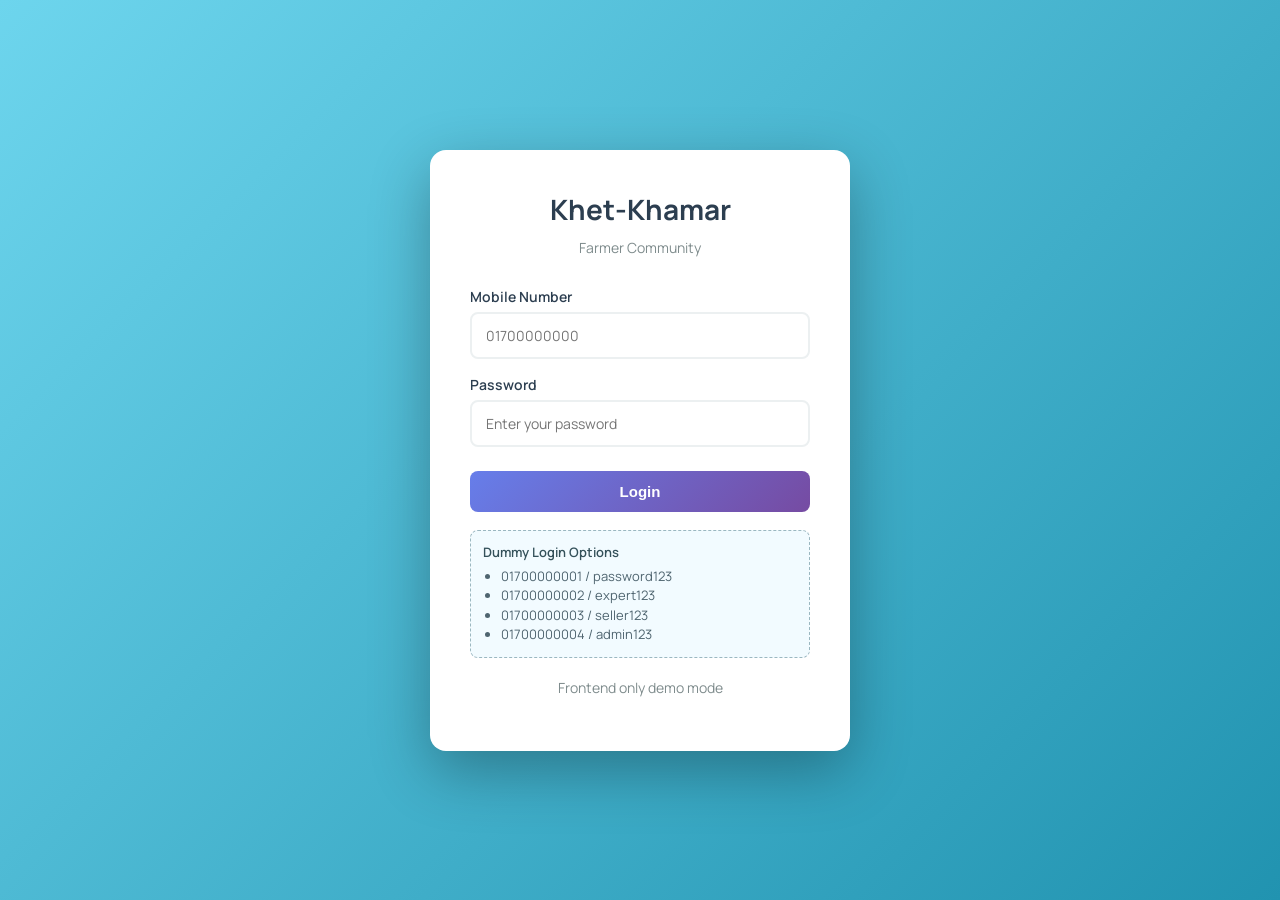
==== index.html @ 5a0ed9c0 "Add frontend-only login and feed UI prototype" ====
<!DOCTYPE html>
<html lang="en">
<head>
  <meta charset="UTF-8" />
  <meta name="viewport" content="width=device-width, initial-scale=1.0" />
  <title>Khet-Khamar Feed</title>
  <link rel="preconnect" href="https://fonts.googleapis.com" />
  <link rel="preconnect" href="https://fonts.gstatic.com" crossorigin />
  <link
    href="https://fonts.googleapis.com/css2?family=Hind+Siliguri:wght@400;500;600;700&family=Manrope:wght@500;600;700;800&display=swap"
    rel="stylesheet"
  />
  <link
    rel="stylesheet"
    href="https://cdnjs.cloudflare.com/ajax/libs/font-awesome/6.5.2/css/all.min.css"
  />
  <link rel="stylesheet" href="style.css" />
</head>
<body data-lang="en">
  <header class="top-header">
    <div class="logo-block">
      <p class="logo-kicker" data-i18n="appTagline">Farmer Community</p>
      <h1 class="logo-title">Khet-Khamar</h1>
    </div>
    <div class="header-actions">
      <div id="authLinks" class="auth-links">
        <a href="login.html" id="loginLink" class="auth-btn" data-i18n="login" style="display: none;">Login</a>
        <a href="signup.html" id="signupLink" class="auth-btn" data-i18n="signup" style="display: none;">Sign Up</a>
        <button id="logoutBtn" class="auth-btn logout" data-i18n="logout" style="display: none;"></button>
      </div>
    </div>
  </header>

  <main class="main-content">
    <!-- Guest Login Prompt -->
    <div id="guestModePrompt" class="guest-mode-banner" style="display: none;">
      <p data-i18n="guestModeMsg">You're browsing as a guest. <a href="login.html" data-i18n="loginToReact">Login to post and react</a></p>
    </div>

    <!-- Post Creation Section (Hidden for guests) -->
    <section id="createPostCard" class="create-post-card" aria-label="Create post section">
      <div class="create-post-top">
        <div class="avatar avatar-owner">AK</div>
        <label class="post-input-wrap" for="postText">
          <textarea
            id="postText"
            rows="2"
            placeholder="Share your farming update..."
            data-i18n-placeholder="sharePlaceholder"
          ></textarea>
        </label>
      </div>
      <div id="postImagePreviewWrap" class="composer-image-preview" hidden>
        <img id="postImagePreview" class="composer-image-preview-img" alt="Selected image preview" />
        <button id="removePostImage" class="composer-image-remove" type="button">Remove image</button>
      </div>
      <div class="create-post-actions">
        <label for="postPhoto" class="camera-upload" data-i18n="addPhoto">
          <i class="fa-solid fa-camera"></i>
          Add Photo
        </label>
        <input id="postPhoto" type="file" accept="image/*" hidden />
        <button class="post-btn" type="button" data-i18n="postBtn">Post</button>
      </div>
    </section>

    <!-- Social Feed -->
    <section class="feed-list" aria-label="Social feed"></section>
  </main>

  <nav class="bottom-nav" aria-label="Bottom navigation">
    <a class="nav-item active" href="index.html" aria-label="Home">
      <i class="fa-solid fa-house"></i>
      <span data-i18n="home">Home</span>
    </a>
    <a class="nav-item disabled-nav" href="#" aria-label="Marketplace" data-disabled-nav="true">
      <i class="fa-solid fa-store"></i>
      <span data-i18n="marketplace">Market</span>
    </a>
    <a class="nav-item nav-post" href="index.html?compose=1" aria-label="Create post">
      <i class="fa-solid fa-plus"></i>
    </a>
    <a class="nav-item disabled-nav" href="#" aria-label="News" data-disabled-nav="true">
      <i class="fa-solid fa-newspaper"></i>
      <span data-i18n="news">News</span>
    </a>
    <a class="nav-item disabled-nav" href="#" aria-label="Profile" data-disabled-nav="true">
      <i class="fa-solid fa-user"></i>
      <span data-i18n="profile">Profile</span>
    </a>
  </nav>

  <script src="script.js"></script>
</body>
</html>
---- style.css ----
:root {
  --primary-dark: #84b179;
  --primary-base: #a2cb8b;
  --primary-light: #c7eabb;
  --bg-light: #e8f5bd;
  --text-dark: #333333;
}

* {
  box-sizing: border-box;
}

body {
  margin: 0;
  min-height: 100vh;
  font-family: "Hind Siliguri", sans-serif;
  color: var(--text-dark);
  background:
    radial-gradient(circle at 20% -5%, rgba(162, 203, 139, 0.65), transparent 36%),
    radial-gradient(circle at 85% 10%, rgba(132, 177, 121, 0.45), transparent 30%),
    var(--bg-light);
}

.top-header {
  position: sticky;
  top: 0;
  z-index: 20;
  display: flex;
  align-items: center;
  justify-content: space-between;
  padding: 0.85rem 1rem;
  background: rgba(232, 245, 189, 0.95);
  backdrop-filter: blur(6px);
  border-bottom: 1px solid var(--primary-base);
}

.logo-kicker {
  margin: 0;
  font-size: 0.72rem;
  text-transform: uppercase;
  letter-spacing: 0.08em;
  color: var(--primary-dark);
  font-family: "Manrope", sans-serif;
  font-weight: 700;
}

.logo-title {
  margin: 0;
  font-size: 1.45rem;
  line-height: 1;
  font-family: "Manrope", sans-serif;
  font-weight: 800;
}

.lang-toggle {
  border: 1px solid var(--primary-dark);
  background: var(--primary-dark);
  color: #ffffff;
  font-weight: 700;
  padding: 0.48rem 0.8rem;
  border-radius: 999px;
}

.main-content {
  padding: 0.85rem 0.85rem 6.2rem;
  max-width: 780px;
  margin: 0 auto;
}

.create-post-card,
.post-card {
  background: #f8ffef;
  border: 1px solid var(--primary-base);
  border-radius: 1rem;
  box-shadow: 0 12px 26px rgba(96, 134, 74, 0.08);
}

.create-post-card {
  margin-bottom: 0.9rem;
  padding: 0.8rem;
}
.create-post-card.drag-active {
  border-color: var(--primary-dark);
  box-shadow: 0 0 0 2px rgba(132, 177, 121, 0.3), 0 12px 26px rgba(96, 134, 74, 0.12);
}

.post-card.drag-active {
  border-color: #d97a28;
  box-shadow: 0 0 0 2px rgba(217, 122, 40, 0.3), 0 12px 26px rgba(96, 134, 74, 0.12);
}

.create-post-top {
  display: grid;
  grid-template-columns: auto 1fr;
  gap: 0.6rem;
  align-items: start;
}

.avatar {
  width: 2.5rem;
  height: 2.5rem;
  border-radius: 50%;
  display: grid;
  place-items: center;
  color: #ffffff;
  font-family: "Manrope", sans-serif;
  font-size: 0.8rem;
  font-weight: 800;
}

.avatar-owner {
  background: linear-gradient(145deg, #7f9f5f, #84b179);
}

.avatar-a {
  background: linear-gradient(145deg, #6f935f, #84b179);
}

.avatar-b {
  background: linear-gradient(145deg, #89a86f, #a2cb8b);
}

.post-input-wrap textarea {
  width: 100%;
  border: 1px solid var(--primary-base);
  border-radius: 0.9rem;
  padding: 0.62rem 0.72rem;
  resize: none;
  font-size: 0.96rem;
  font-family: inherit;
  background: #ffffff;
  color: var(--text-dark);
}

.post-input-wrap textarea:focus {
  outline: 2px solid var(--primary-dark);
  border-color: var(--primary-dark);
}

.create-post-actions {
  margin-top: 0.66rem;
  display: flex;
  justify-content: space-between;
  gap: 0.7rem;
}

.composer-image-preview {
  margin-top: 0.65rem;
  border: 1px solid var(--primary-base);
  border-radius: 0.9rem;
  background: #ffffff;
  padding: 0.6rem;
}

.composer-image-preview-img {
  width: 100%;
  max-height: 280px;
  object-fit: contain;
  border-radius: 0.6rem;
  display: block;
  background: #eef6e8;
}

.composer-image-remove {
  margin-top: 0.52rem;
  border: 1px solid #c23b2a;
  background: #ffffff;
  color: #c23b2a;
  border-radius: 0.6rem;
  padding: 0.4rem 0.65rem;
  font-size: 0.82rem;
  font-weight: 700;
  cursor: pointer;
}

.camera-upload,
.post-btn {
  border-radius: 0.8rem;
  border: 1px solid var(--primary-base);
  padding: 0.52rem 0.85rem;
  font-size: 0.9rem;
  font-weight: 700;
}

.camera-upload {
  background: var(--primary-light);
  color: var(--text-dark);
  display: inline-flex;
  align-items: center;
  gap: 0.45rem;
}

.post-btn {
  margin-left: auto;
  min-width: 5.2rem;
  border-color: var(--primary-dark);
  background: var(--primary-dark);
  color: #ffffff;
}

.feed-list {
  display: grid;
  gap: 0.9rem;
}

.post-card {
  padding: 0.82rem;
}

.post-head {
  display: flex;
  align-items: center;
  gap: 0.65rem;
}

.post-user-meta {
  min-width: 0;
}

.post-user {
  margin: 0;
  font-family: "Manrope", sans-serif;
  font-size: 0.96rem;
  font-weight: 800;
}

.post-time {
  margin: 0.15rem 0 0;
  font-size: 0.8rem;
  color: rgba(51, 51, 51, 0.75);
}

.expert-share-tag {
  display: inline-flex;
  margin-left: 0.45rem;
  padding: 0.08rem 0.45rem;
  border-radius: 999px;
  background: #f4ab3d;
  color: #4f2b00;
  font-size: 0.68rem;
  font-weight: 800;
  vertical-align: middle;
}

.post-text {
  margin: 0.76rem 0;
  font-size: 0.95rem;
  line-height: 1.4;
}

.post-photo {
  display: grid;
  place-items: center;
  width: 100%;
  aspect-ratio: 16 / 9;
  border-radius: 0.8rem;
  border: 1px dashed #7d9a61;
  background:
    linear-gradient(125deg, rgba(162, 203, 139, 0.54), rgba(199, 234, 187, 0.45)),
    repeating-linear-gradient(
      45deg,
      rgba(255, 255, 255, 0.2) 0,
      rgba(255, 255, 255, 0.2) 10px,
      rgba(255, 255, 255, 0.08) 10px,
      rgba(255, 255, 255, 0.08) 20px
    );
  color: rgba(51, 51, 51, 0.72);
  font-weight: 700;
  overflow: hidden;
}

.post-photo-img {
  width: 100%;
  height: auto;
  max-height: 520px;
  object-fit: contain;
  display: block;
}

.post-photo-has-image {
  aspect-ratio: auto;
  min-height: 120px;
  background: #eef6e8;
  border-style: solid;
}

.post-actions {
  margin-top: 0.8rem;
  display: grid;
  grid-template-columns: repeat(3, minmax(0, 1fr));
  gap: 0.4rem;
}

.post-actions button {
  border: 1px solid var(--primary-light);
  background: #ffffff;
  border-radius: 0.7rem;
  padding: 0.48rem 0.35rem;
  font-size: 0.82rem;
  color: var(--text-dark);
  display: inline-flex;
  justify-content: center;
  align-items: center;
  gap: 0.34rem;
}
.post-actions button.liked {
  border-color: #d97a28;
  background: #fff6ed;
  color: #c75d02;
}

.bottom-nav {
  position: fixed;
  bottom: 0;
  left: 0;
  width: 100%;
  z-index: 30;
  display: grid;
  grid-template-columns: repeat(5, 1fr);
  align-items: end;
  padding: 0.3rem 0.25rem 0.4rem;
  background: rgba(248, 255, 239, 0.98);
  border-top: 1px solid var(--primary-base);
  backdrop-filter: blur(8px);
}

.nav-item {
  text-decoration: none;
  color: rgba(51, 51, 51, 0.8);
  font-size: 0.72rem;
  font-weight: 600;
  display: flex;
  flex-direction: column;
  align-items: center;
  gap: 0.24rem;
}

.nav-item i {
  font-size: 1.1rem;
}

.nav-item.active {
  color: var(--primary-dark);
}

.nav-item.disabled-nav {
  opacity: 0.48;
  cursor: not-allowed;
}

.nav-post {
  width: 2.95rem;
  height: 2.95rem;
  margin: 0 auto;
  border-radius: 50%;
  justify-content: center;
  color: #ffffff;
  background: linear-gradient(145deg, #6e9d5a, #84b179);
  border: 3px solid #f8ffef;
  transform: translateY(-0.7rem);
  box-shadow: 0 12px 20px rgba(76, 117, 57, 0.25);
}

.nav-post i {
  font-size: 1.05rem;
}

@media (min-width: 720px) {
  .main-content {
    padding-top: 1rem;
    padding-left: 1.2rem;
    padding-right: 1.2rem;
  }

  .logo-title {
    font-size: 1.6rem;
  }

  .feed-list {
    gap: 1rem;
  }
}

.marketplace-main {
  display: grid;
  gap: 0.95rem;
}

.market-filter {
  display: grid;
  gap: 0.65rem;
  background: #f8ffef;
  border: 1px solid var(--primary-base);
  border-radius: 1rem;
  padding: 0.75rem;
  box-shadow: 0 12px 26px rgba(96, 134, 74, 0.08);
}

.market-filter-item {
  display: grid;
  gap: 0.35rem;
}

.market-filter-item label {
  font-size: 0.82rem;
  font-weight: 700;
  color: var(--text-dark);
}

.market-filter-item input,
.market-filter-item select {
  width: 100%;
  border: 1px solid var(--primary-base);
  border-radius: 0.78rem;
  background: #ffffff;
  color: var(--text-dark);
  min-height: 2.5rem;
  padding: 0.52rem 0.72rem;
  font-family: inherit;
}

.search-field {
  grid-template-columns: auto 1fr;
  align-items: center;
  column-gap: 0.5rem;
}

.search-field i {
  color: var(--primary-dark);
  font-size: 0.95rem;
  padding-left: 0.2rem;
}

.search-field input {
  min-height: 2.35rem;
}

.market-grid {
  display: grid;
  grid-template-columns: 1fr;
  gap: 0.9rem;
}

.market-card {
  background: #f8ffef;
  border: 1px solid var(--primary-base);
  border-radius: 1rem;
  overflow: hidden;
  box-shadow: 0 12px 26px rgba(96, 134, 74, 0.08);
}

.market-image {
  background: var(--primary-light);
  min-height: 8.5rem;
  display: grid;
  place-items: center;
  gap: 0.35rem;
  color: rgba(51, 51, 51, 0.8);
  font-weight: 700;
}

.market-image i {
  font-size: 1.4rem;
  color: var(--primary-dark);
}

.market-body {
  padding: 0.78rem;
}

.market-title {
  margin: 0;
  font-family: "Manrope", sans-serif;
  font-size: 1rem;
  font-weight: 800;
}

.market-price {
  margin: 0.45rem 0 0;
  font-size: 1rem;
  font-weight: 800;
}

.market-seller {
  margin: 0.45rem 0 0;
  font-size: 0.88rem;
  display: flex;
  align-items: center;
  gap: 0.4rem;
  flex-wrap: wrap;
}

.verified-badge {
  font-size: 0.72rem;
  font-weight: 700;
  color: #ffffff;
  background: #5e8f54;
  border-radius: 999px;
  padding: 0.18rem 0.45rem;
  display: inline-flex;
  align-items: center;
  gap: 0.25rem;
}

.market-rating {
  margin-top: 0.5rem;
  color: #d8aa2c;
  display: inline-flex;
  gap: 0.12rem;
}

.call-seller-btn {
  margin-top: 0.72rem;
  width: 100%;
  border: 1px solid var(--primary-dark);
  background: var(--primary-dark);
  color: #ffffff;
  border-radius: 0.78rem;
  padding: 0.62rem 0.7rem;
  font-size: 0.9rem;
  font-weight: 700;
}

@media (min-width: 720px) {
  .market-filter {
    grid-template-columns: 1.5fr 1fr 1fr;
    align-items: end;
  }

  .market-grid {
    grid-template-columns: repeat(2, minmax(0, 1fr));
  }
}

@media (min-width: 1100px) {
  .market-grid {
    grid-template-columns: repeat(3, minmax(0, 1fr));
  }
}

/* ============================================ */
/* GUEST MODE & AUTHENTICATION UI */
/* ============================================ */

.header-actions {
  display: flex;
  align-items: center;
  gap: 0.85rem;
}

.auth-links {
  display: flex;
  gap: 0.5rem;
  align-items: center;
}

.auth-btn {
  background: var(--primary-dark);
  color: white;
  border: none;
  padding: 0.5rem 1rem;
  border-radius: 6px;
  font-size: 0.9rem;
  font-weight: 600;
  cursor: pointer;
  text-decoration: none;
  display: inline-block;
  transition: background 0.2s;
}

.auth-btn:hover {
  background: #7fa56f;
  text-decoration: none;
}

.auth-btn.logout {
  background: #c23b2a;
}

.auth-btn.logout:hover {
  background: #a33222;
}

.guest-mode-banner {
  background: linear-gradient(135deg, #fff3cd 0%, #ffeaa7 100%);
  border: 1px solid #ffc107;
  border-radius: 8px;
  padding: 1rem;
  margin-bottom: 1rem;
  text-align: center;
  font-size: 0.95rem;
  color: #856404;
}

.guest-mode-banner a {
  color: #004085;
  font-weight: 700;
  text-decoration: none;
  margin-left: 0.3rem;
}

.guest-mode-banner a:hover {
  text-decoration: underline;
}

/* ============================================ */
/* AGRICULTURAL NEWS SECTION */
/* ============================================ */

.news-section {
  margin-bottom: 1.2rem;
}

.section-header {
  display: flex;
  justify-content: space-between;
  align-items: center;
  margin-bottom: 0.8rem;
  padding: 0 0.2rem;
}

.section-header h2 {
  margin: 0;
  font-size: 1.3rem;
  font-family: "Manrope", sans-serif;
  font-weight: 700;
  color: var(--primary-dark);
}

.see-all {
  color: var(--primary-dark);
  text-decoration: none;
  font-size: 0.9rem;
  font-weight: 600;
  transition: color 0.2s;
}

.see-all:hover {
  color: #7fa56f;
  text-decoration: underline;
}

.news-list {
  display: grid;
  gap: 0.8rem;
  margin-bottom: 1.2rem;
}

.news-card {
  background: linear-gradient(135deg, #f0f9e8 0%, #fafef2 100%);
  border: 1px solid var(--primary-light);
  border-radius: 1rem;
  padding: 1rem;
  box-shadow: 0 8px 18px rgba(96, 134, 74, 0.06);
  transition: transform 0.2s, box-shadow 0.2s;
  cursor: pointer;
  text-decoration: none;
  color: inherit;
}

.news-card:hover {
  transform: translateY(-2px);
  box-shadow: 0 12px 26px rgba(96, 134, 74, 0.12);
}

.news-header {
  display: flex;
  align-items: start;
  gap: 0.8rem;
  margin-bottom: 0.6rem;
}

.news-icon {
  font-size: 1.5rem;
  color: var(--primary-dark);
  flex-shrink: 0;
  width: 2rem;
  text-align: center;
}

.news-meta {
  flex: 1;
}

.news-category {
  display: inline-block;
  background: var(--primary-dark);
  color: white;
  padding: 0.2rem 0.6rem;
  border-radius: 999px;
  font-size: 0.75rem;
  font-weight: 700;
  margin-bottom: 0.3rem;
}

.news-title {
  margin: 0;
  font-size: 1rem;
  font-weight: 700;
  color: var(--text-dark);
  font-family: "Manrope", sans-serif;
}

.news-excerpt {
  margin: 0.5rem 0 0;
  font-size: 0.9rem;
  color: rgba(51, 51, 51, 0.8);
  line-height: 1.4;
}

.news-date {
  margin-top: 0.6rem;
  font-size: 0.8rem;
  color: rgba(51, 51, 51, 0.6);
}

.post-profile-link {
  color: inherit;
  text-decoration: none;
}

.post-profile-link:hover {
  text-decoration: underline;
}

.post-news-share {
  border: 1px solid var(--primary-base);
  border-radius: 0.8rem;
  background: #ffffff;
  padding: 0.7rem;
}

.post-news-share h3 {
  margin: 0;
  font-size: 1rem;
  font-family: "Manrope", sans-serif;
}

.post-news-meta {
  margin: 0.4rem 0 0;
  font-size: 0.78rem;
  color: rgba(51, 51, 51, 0.72);
}

.post-news-link {
  margin-top: 0.45rem;
  display: inline-block;
  color: var(--primary-dark);
  font-weight: 700;
  text-decoration: none;
}

.profile-main {
  display: grid;
  gap: 0.95rem;
}

.profile-card,
.profile-panel {
  background: #f8ffef;
  border: 1px solid var(--primary-base);
  border-radius: 1rem;
  box-shadow: 0 12px 26px rgba(96, 134, 74, 0.08);
  padding: 0.9rem;
}

.profile-card-top {
  display: flex;
  gap: 0.7rem;
  align-items: center;
}

.profile-name {
  margin: 0;
  font-size: 1.2rem;
  font-family: "Manrope", sans-serif;
}

.profile-role {
  margin: 0.2rem 0 0;
  color: rgba(51, 51, 51, 0.72);
  font-size: 0.9rem;
}

.profile-bio {
  margin: 0.7rem 0 0;
  font-size: 0.92rem;
}

.profile-stats {
  display: grid;
  grid-template-columns: repeat(4, minmax(0, 1fr));
  gap: 0.5rem;
  margin-top: 0.8rem;
}

.profile-stat {
  border: 1px solid var(--primary-light);
  border-radius: 0.7rem;
  padding: 0.45rem;
  text-align: center;
  background: #ffffff;
}

.profile-stat strong {
  display: block;
  font-family: "Manrope", sans-serif;
}

.profile-stat span {
  font-size: 0.72rem;
  color: rgba(51, 51, 51, 0.7);
}

.profile-actions {
  display: flex;
  gap: 0.6rem;
  flex-wrap: wrap;
}

.action-btn {
  border: 1px solid var(--primary-dark);
  background: var(--primary-dark);
  color: #ffffff;
  border-radius: 0.7rem;
  padding: 0.5rem 0.8rem;
  font-size: 0.86rem;
  font-weight: 700;
  cursor: pointer;
}

.action-btn.secondary {
  background: #ffffff;
  color: var(--text-dark);
  border-color: var(--primary-base);
}

.section-header.compact {
  margin-bottom: 0.55rem;
}

.section-header.compact h2 {
  font-size: 1rem;
}

.request-columns {
  display: grid;
  gap: 0.75rem;
}

.request-heading {
  margin: 0 0 0.45rem;
  font-size: 0.9rem;
  color: var(--primary-dark);
}

.request-list {
  display: grid;
  gap: 0.55rem;
}

.request-item {
  border: 1px solid var(--primary-light);
  border-radius: 0.7rem;
  background: #ffffff;
  padding: 0.55rem;
}

.request-item-top {
  display: flex;
  justify-content: space-between;
  gap: 0.5rem;
  align-items: center;
}

.request-item-name {
  margin: 0;
  font-weight: 700;
}

.request-item-role {
  margin: 0.2rem 0 0;
  font-size: 0.78rem;
  color: rgba(51, 51, 51, 0.7);
}

.request-actions {
  display: flex;
  gap: 0.4rem;
  margin-top: 0.45rem;
}
.settings-form {
  display: grid;
  gap: 0.45rem;
}
.settings-form label {
  font-size: 0.82rem;
  font-weight: 700;
}
.settings-form input {
  border: 1px solid var(--primary-base);
  border-radius: 0.65rem;
  padding: 0.45rem 0.6rem;
  font-family: inherit;
}

.settings-form select {
  border: 1px solid var(--primary-base);
  border-radius: 0.65rem;
  padding: 0.45rem 0.6rem;
  font-family: inherit;
  background: #ffffff;
}
.activity-item-text {
  margin: 0.3rem 0 0;
  font-size: 0.82rem;
  color: rgba(51, 51, 51, 0.8);
}
.activity-meta {
  margin: 0.3rem 0 0;
  font-size: 0.75rem;
  color: rgba(51, 51, 51, 0.65);
}

.news-share-btn {
  margin-top: 0.65rem;
  border: 1px solid var(--primary-dark);
  background: var(--primary-dark);
  color: #ffffff;
  border-radius: 0.65rem;
  padding: 0.45rem 0.7rem;
  font-size: 0.78rem;
  font-weight: 700;
  cursor: pointer;
}

@media (min-width: 820px) {
  .request-columns {
    grid-template-columns: 1fr 1fr;
  }
}
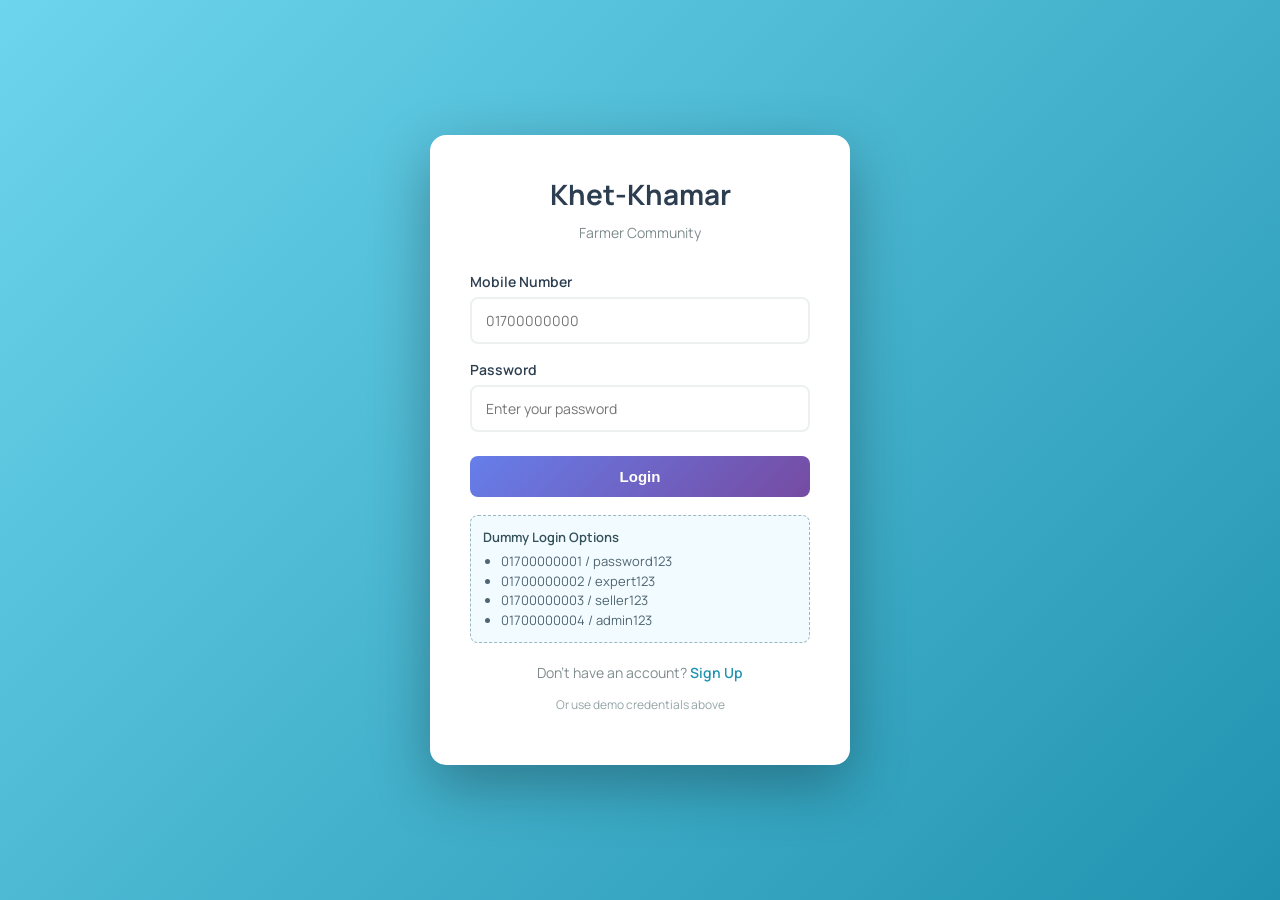
==== commit bde68ea2: "added comments" ====
--- a/index.html
+++ b/index.html
@@ -17,11 +17,14 @@
   <link rel="stylesheet" href="style.css" />
 </head>
 <body data-lang="en">
+  <!-- This is the top bar. It shows the app name and the login/logout buttons. -->
   <header class="top-header">
+    <!-- This part holds the app name. -->
     <div class="logo-block">
       <p class="logo-kicker" data-i18n="appTagline">Farmer Community</p>
       <h1 class="logo-title">Khet-Khamar</h1>
     </div>
+    <!-- These buttons let the user sign in, sign up, or log out. -->
     <div class="header-actions">
       <div id="authLinks" class="auth-links">
         <a href="login.html" id="loginLink" class="auth-btn" data-i18n="login" style="display: none;">Login</a>
@@ -32,15 +35,17 @@
   </header>
 
   <main class="main-content">
-    <!-- Guest Login Prompt -->
+    <!-- This message appears when the user is not signed in. -->
     <div id="guestModePrompt" class="guest-mode-banner" style="display: none;">
       <p data-i18n="guestModeMsg">You're browsing as a guest. <a href="login.html" data-i18n="loginToReact">Login to post and react</a></p>
     </div>
 
-    <!-- Post Creation Section (Hidden for guests) -->
+    <!-- This box lets a signed-in user write a new post. -->
     <section id="createPostCard" class="create-post-card" aria-label="Create post section">
+      <!-- This row shows the user's avatar and typing box. -->
       <div class="create-post-top">
         <div class="avatar avatar-owner">AK</div>
+        <!-- The big text box is where the user writes the update. -->
         <label class="post-input-wrap" for="postText">
           <textarea
             id="postText"
@@ -50,10 +55,12 @@
           ></textarea>
         </label>
       </div>
+      <!-- This area shows the chosen image before posting. -->
       <div id="postImagePreviewWrap" class="composer-image-preview" hidden>
         <img id="postImagePreview" class="composer-image-preview-img" alt="Selected image preview" />
         <button id="removePostImage" class="composer-image-remove" type="button">Remove image</button>
       </div>
+      <!-- These buttons add a photo or send the post. -->
       <div class="create-post-actions">
         <label for="postPhoto" class="camera-upload" data-i18n="addPhoto">
           <i class="fa-solid fa-camera"></i>
@@ -64,29 +71,30 @@
       </div>
     </section>
 
-    <!-- Social Feed -->
+    <!-- This is the list of posts from everyone. -->
     <section class="feed-list" aria-label="Social feed"></section>
   </main>
 
+  <!-- This bottom bar helps the user move between the main pages. -->
   <nav class="bottom-nav" aria-label="Bottom navigation">
     <a class="nav-item active" href="index.html" aria-label="Home">
       <i class="fa-solid fa-house"></i>
-      <span data-i18n="home">Home</span>
+      <span>Home</span>
     </a>
-    <a class="nav-item disabled-nav" href="#" aria-label="Marketplace" data-disabled-nav="true">
+    <a class="nav-item" href="marketplace.html" aria-label="Marketplace">
       <i class="fa-solid fa-store"></i>
-      <span data-i18n="marketplace">Market</span>
+      <span>Market</span>
     </a>
     <a class="nav-item nav-post" href="index.html?compose=1" aria-label="Create post">
       <i class="fa-solid fa-plus"></i>
     </a>
-    <a class="nav-item disabled-nav" href="#" aria-label="News" data-disabled-nav="true">
+    <a class="nav-item" href="news.html" aria-label="News">
       <i class="fa-solid fa-newspaper"></i>
-      <span data-i18n="news">News</span>
+      <span>News</span>
     </a>
-    <a class="nav-item disabled-nav" href="#" aria-label="Profile" data-disabled-nav="true">
+    <a class="nav-item" href="profile.html" aria-label="Profile">
       <i class="fa-solid fa-user"></i>
-      <span data-i18n="profile">Profile</span>
+      <span>Profile</span>
     </a>
   </nav>
 
--- a/style.css
+++ b/style.css
@@ -4,6 +4,8 @@
   --primary-light: #c7eabb;
   --bg-light: #e8f5bd;
   --text-dark: #333333;
+  --header-height: 56px;
+  --top-nav-height: 56px;
 }
 
 * {
@@ -15,23 +17,21 @@
   min-height: 100vh;
   font-family: "Hind Siliguri", sans-serif;
   color: var(--text-dark);
-  background:
-    radial-gradient(circle at 20% -5%, rgba(162, 203, 139, 0.65), transparent 36%),
-    radial-gradient(circle at 85% 10%, rgba(132, 177, 121, 0.45), transparent 30%),
-    var(--bg-light);
+  background: linear-gradient(135deg, #e4eaf8 0%, #d5e2f7 50%, #e6eefc 100%);
 }
 
 .top-header {
   position: sticky;
   top: 0;
+  height: var(--header-height);
   z-index: 20;
   display: flex;
   align-items: center;
   justify-content: space-between;
   padding: 0.85rem 1rem;
-  background: rgba(232, 245, 189, 0.95);
-  backdrop-filter: blur(6px);
-  border-bottom: 1px solid var(--primary-base);
+  background: rgba(255, 255, 255, 0.85);
+  backdrop-filter: blur(10px);
+  border-bottom: 1px solid rgba(212, 220, 240, 0.4);
 }
 
 .logo-kicker {
@@ -39,7 +39,7 @@
   font-size: 0.72rem;
   text-transform: uppercase;
   letter-spacing: 0.08em;
-  color: var(--primary-dark);
+  color: #354cce;
   font-family: "Manrope", sans-serif;
   font-weight: 700;
 }
@@ -50,38 +50,59 @@
   line-height: 1;
   font-family: "Manrope", sans-serif;
   font-weight: 800;
+  color: #1a202c;
 }
 
 .lang-toggle {
-  border: 1px solid var(--primary-dark);
-  background: var(--primary-dark);
+  border: 1px solid #354cce;
+  background: #354cce;
   color: #ffffff;
   font-weight: 700;
   padding: 0.48rem 0.8rem;
   border-radius: 999px;
+  font-family: "Manrope", sans-serif;
+  transition: all 0.2s ease;
+}
+
+.lang-toggle:hover {
+  background: #2a3ca8;
+  border-color: #2a3ca8;
 }
 
 .main-content {
-  padding: 0.85rem 0.85rem 6.2rem;
+  padding: calc(var(--header-height) + var(--top-nav-height) + 140px) 0.85rem 6.2rem;
   max-width: 780px;
   margin: 0 auto;
+  background: linear-gradient(135deg, #e4eaf8 0%, #d5e2f7 50%, #e6eefc 100%);
+  border-radius: 0;
 }
 
 .create-post-card,
 .post-card {
-  background: #f8ffef;
-  border: 1px solid var(--primary-base);
-  border-radius: 1rem;
-  box-shadow: 0 12px 26px rgba(96, 134, 74, 0.08);
+  background: rgba(252, 253, 255, 0.9);
+  border: 1px solid rgba(255, 255, 255, 0.6);
+  border-radius: 12px;
+  box-shadow: 0 4px 15px rgba(0, 0, 0, 0.04);
+  backdrop-filter: blur(10px);
 }
 
 .create-post-card {
+  margin-top: 36px;
   margin-bottom: 0.9rem;
   padding: 0.8rem;
 }
+
+@media (max-width: 600px) {
+  .main-content {
+    padding-top: calc(var(--header-height) + var(--top-nav-height) + 72px);
+  }
+  .create-post-card {
+    margin-top: 20px;
+  }
+}
 .create-post-card.drag-active {
-  border-color: var(--primary-dark);
-  box-shadow: 0 0 0 2px rgba(132, 177, 121, 0.3), 0 12px 26px rgba(96, 134, 74, 0.12);
+  border-color: #354cce;
+  box-shadow: 0 0 0 2px rgba(53, 76, 206, 0.1), 0 4px 15px rgba(0, 0, 0, 0.08);
 }
 
 .post-card.drag-active {
@@ -109,20 +130,20 @@
 }
 
 .avatar-owner {
-  background: linear-gradient(145deg, #7f9f5f, #84b179);
+  background: linear-gradient(145deg, #354cce, #4257e0);
 }
 
 .avatar-a {
-  background: linear-gradient(145deg, #6f935f, #84b179);
+  background: linear-gradient(145deg, #0f7fa8, #1aaecf);
 }
 
 .avatar-b {
-  background: linear-gradient(145deg, #89a86f, #a2cb8b);
+  background: linear-gradient(145deg, #354cce, #4257e0);
 }
 
 .post-input-wrap textarea {
   width: 100%;
-  border: 1px solid var(--primary-base);
+  border: 1px solid #e2e8f0;
   border-radius: 0.9rem;
   padding: 0.62rem 0.72rem;
   resize: none;
@@ -133,8 +154,8 @@
 }
 
 .post-input-wrap textarea:focus {
-  outline: 2px solid var(--primary-dark);
-  border-color: var(--primary-dark);
+  outline: 2px solid #354cce;
+  border-color: #354cce;
 }
 
 .create-post-actions {
@@ -158,7 +179,7 @@
   object-fit: contain;
   border-radius: 0.6rem;
   display: block;
-  background: #eef6e8;
+  background: #eef2ff;
 }
 
 .composer-image-remove {
@@ -176,26 +197,38 @@
 .camera-upload,
 .post-btn {
   border-radius: 0.8rem;
-  border: 1px solid var(--primary-base);
+  border: 1px solid #e2e8f0;
   padding: 0.52rem 0.85rem;
   font-size: 0.9rem;
   font-weight: 700;
+  font-family: "Manrope", sans-serif;
 }
 
 .camera-upload {
-  background: var(--primary-light);
-  color: var(--text-dark);
+  background: #edf2f9;
+  color: #2d3748;
   display: inline-flex;
   align-items: center;
   gap: 0.45rem;
+  transition: all 0.2s ease;
+}
+
+.camera-upload:hover {
+  background: #e2e8f0;
 }
 
 .post-btn {
   margin-left: auto;
   min-width: 5.2rem;
-  border-color: var(--primary-dark);
-  background: var(--primary-dark);
+  border-color: #354cce;
+  background: #354cce;
   color: #ffffff;
+  transition: all 0.2s ease;
+}
+
+.post-btn:hover {
+  background: #2a3ca8;
+  border-color: #2a3ca8;
 }
 
 .feed-list {
@@ -254,7 +287,7 @@
   width: 100%;
   aspect-ratio: 16 / 9;
   border-radius: 0.8rem;
-  border: 1px dashed #7d9a61;
+  border: 1px dashed #c7d2f8;
   background:
     linear-gradient(125deg, rgba(162, 203, 139, 0.54), rgba(199, 234, 187, 0.45)),
     repeating-linear-gradient(
@@ -280,14 +313,14 @@
 .post-photo-has-image {
   aspect-ratio: auto;
   min-height: 120px;
-  background: #eef6e8;
+  background: #eef2ff;
   border-style: solid;
 }
 
 .post-actions {
   margin-top: 0.8rem;
   display: grid;
-  grid-template-columns: repeat(3, minmax(0, 1fr));
+  grid-template-columns: repeat(2, minmax(0, 1fr));
   gap: 0.4rem;
 }
 
@@ -298,6 +331,7 @@
   padding: 0.48rem 0.35rem;
   font-size: 0.82rem;
   color: var(--text-dark);
+  width: 100%;
   display: inline-flex;
   justify-content: center;
   align-items: center;
@@ -309,30 +343,32 @@
   color: #c75d02;
 }
 
-.bottom-nav {
+ .bottom-nav {
   position: fixed;
-  bottom: 0;
+  top: var(--header-height);
+  height: var(--top-nav-height);
   left: 0;
   width: 100%;
   z-index: 30;
   display: grid;
   grid-template-columns: repeat(5, 1fr);
-  align-items: end;
-  padding: 0.3rem 0.25rem 0.4rem;
-  background: rgba(248, 255, 239, 0.98);
-  border-top: 1px solid var(--primary-base);
-  backdrop-filter: blur(8px);
+  align-items: start;
+  padding: 0.6rem 0.25rem 0.4rem;
+  background: rgba(255, 255, 255, 0.95);
+  border-bottom: 1px solid rgba(212, 220, 240, 0.4);
+  backdrop-filter: blur(10px);
 }
 
 .nav-item {
   text-decoration: none;
-  color: rgba(51, 51, 51, 0.8);
+  color: #718096;
   font-size: 0.72rem;
   font-weight: 600;
   display: flex;
   flex-direction: column;
   align-items: center;
   gap: 0.24rem;
+  transition: color 0.2s;
 }
 
 .nav-item i {
@@ -340,7 +376,7 @@
 }
 
 .nav-item.active {
-  color: var(--primary-dark);
+  color: #354cce;
 }
 
 .nav-item.disabled-nav {
@@ -355,8 +391,8 @@
   border-radius: 50%;
   justify-content: center;
   color: #ffffff;
-  background: linear-gradient(145deg, #6e9d5a, #84b179);
-  border: 3px solid #f8ffef;
+  background: linear-gradient(145deg, #354cce, #4257e0);
+  border: 3px solid #ffffff;
   transform: translateY(-0.7rem);
   box-shadow: 0 12px 20px rgba(76, 117, 57, 0.25);
 }
@@ -389,11 +425,12 @@
 .market-filter {
   display: grid;
   gap: 0.65rem;
-  background: #f8ffef;
-  border: 1px solid var(--primary-base);
+  background: rgba(252, 253, 255, 0.9);
+  border: 1px solid rgba(255, 255, 255, 0.6);
   border-radius: 1rem;
   padding: 0.75rem;
-  box-shadow: 0 12px 26px rgba(96, 134, 74, 0.08);
+  box-shadow: 0 4px 15px rgba(0, 0, 0, 0.04);
+  backdrop-filter: blur(10px);
 }
 
 .market-filter-item {
@@ -404,19 +441,26 @@
 .market-filter-item label {
   font-size: 0.82rem;
   font-weight: 700;
-  color: var(--text-dark);
+  color: #2d3748;
 }
 
 .market-filter-item input,
 .market-filter-item select {
   width: 100%;
-  border: 1px solid var(--primary-base);
+  border: 1px solid #e2e8f0;
   border-radius: 0.78rem;
   background: #ffffff;
-  color: var(--text-dark);
+  color: #2d3748;
   min-height: 2.5rem;
   padding: 0.52rem 0.72rem;
   font-family: inherit;
+  transition: all 0.2s ease;
+}
+
+.market-filter-item input:focus,
+.market-filter-item select:focus {
+  border-color: #354cce;
+  box-shadow: 0 0 0 3px rgba(53, 76, 206, 0.1);
 }
 
 .search-field {
@@ -426,7 +470,7 @@
 }
 
 .search-field i {
-  color: var(--primary-dark);
+  color: #354cce;
   font-size: 0.95rem;
   padding-left: 0.2rem;
 }
@@ -461,7 +505,7 @@
 
 .market-image i {
   font-size: 1.4rem;
-  color: var(--primary-dark);
+  color: #354cce;
 }
 
 .market-body {
@@ -494,7 +538,7 @@
   font-size: 0.72rem;
   font-weight: 700;
   color: #ffffff;
-  background: #5e8f54;
+  background: #354cce;
   border-radius: 999px;
   padding: 0.18rem 0.45rem;
   display: inline-flex;
@@ -512,13 +556,21 @@
 .call-seller-btn {
   margin-top: 0.72rem;
   width: 100%;
-  border: 1px solid var(--primary-dark);
-  background: var(--primary-dark);
+  border: 1px solid #354cce;
+  background: #354cce;
   color: #ffffff;
   border-radius: 0.78rem;
   padding: 0.62rem 0.7rem;
   font-size: 0.9rem;
   font-weight: 700;
+  font-family: "Manrope", sans-serif;
+  cursor: pointer;
+  transition: all 0.2s ease;
+}
+
+.call-seller-btn:hover {
+  background: #2a3ca8;
+  border-color: #2a3ca8;
 }
 
 @media (min-width: 720px) {
@@ -555,30 +607,36 @@
 }
 
 .auth-btn {
-  background: var(--primary-dark);
+  background: #354cce;
   color: white;
   border: none;
   padding: 0.5rem 1rem;
-  border-radius: 6px;
+  border-radius: 24px;
   font-size: 0.9rem;
   font-weight: 600;
   cursor: pointer;
   text-decoration: none;
   display: inline-block;
   transition: background 0.2s;
+  font-family: "Manrope", sans-serif;
 }
 
 .auth-btn:hover {
-  background: #7fa56f;
+  background: #2a3ca8;
   text-decoration: none;
 }
 
 .auth-btn.logout {
-  background: #c23b2a;
+  background: #ef4444;
 }
 
 .auth-btn.logout:hover {
-  background: #a33222;
+  background: #dc2626;
+}
+
+/* Hide the header logout button (keep logout controls inside profile page) */
+.top-header .auth-btn.logout {
+  display: none !important;
 }
 
 .guest-mode-banner {
@@ -624,11 +682,11 @@
   font-size: 1.3rem;
   font-family: "Manrope", sans-serif;
   font-weight: 700;
-  color: var(--primary-dark);
+  color: #354cce;
 }
 
 .see-all {
-  color: var(--primary-dark);
+  color: #354cce;
   text-decoration: none;
   font-size: 0.9rem;
   font-weight: 600;
@@ -636,7 +694,7 @@
 }
 
 .see-all:hover {
-  color: #7fa56f;
+  color: #2a3ca8;
   text-decoration: underline;
 }
 
@@ -647,7 +705,7 @@
 }
 
 .news-card {
-  background: linear-gradient(135deg, #f0f9e8 0%, #fafef2 100%);
+  background: linear-gradient(135deg, #eef2ff 0%, #f8f9ff 100%);
   border: 1px solid var(--primary-light);
   border-radius: 1rem;
   padding: 1rem;
@@ -672,7 +730,7 @@
 
 .news-icon {
   font-size: 1.5rem;
-  color: var(--primary-dark);
+  color: #354cce;
   flex-shrink: 0;
   width: 2rem;
   text-align: center;
@@ -684,13 +742,14 @@
 
 .news-category {
   display: inline-block;
-  background: var(--primary-dark);
+  background: #354cce;
   color: white;
   padding: 0.2rem 0.6rem;
   border-radius: 999px;
   font-size: 0.75rem;
   font-weight: 700;
   margin-bottom: 0.3rem;
+  font-family: "Manrope", sans-serif;
 }
 
 .news-title {
@@ -745,9 +804,14 @@
 .post-news-link {
   margin-top: 0.45rem;
   display: inline-block;
-  color: var(--primary-dark);
+  color: #354cce;
   font-weight: 700;
   text-decoration: none;
+  transition: color 0.2s ease;
+}
+
+.post-news-link:hover {
+  color: #2a3ca8;
 }
 
 .profile-main {
@@ -819,20 +883,31 @@
 }
 
 .action-btn {
-  border: 1px solid var(--primary-dark);
-  background: var(--primary-dark);
+  border: 1px solid #354cce;
+  background: #354cce;
   color: #ffffff;
   border-radius: 0.7rem;
   padding: 0.5rem 0.8rem;
   font-size: 0.86rem;
   font-weight: 700;
   cursor: pointer;
+  font-family: "Manrope", sans-serif;
+  transition: all 0.2s ease;
+}
+
+.action-btn:hover {
+  background: #2a3ca8;
+  border-color: #2a3ca8;
 }
 
 .action-btn.secondary {
-  background: #ffffff;
-  color: var(--text-dark);
-  border-color: var(--primary-base);
+  background: #edf2f9;
+  color: #2d3748;
+  border-color: #e2e8f0;
+}
+
+.action-btn.secondary:hover {
+  background: #e2e8f0;
 }
 
 .section-header.compact {
@@ -851,7 +926,8 @@
 .request-heading {
   margin: 0 0 0.45rem;
   font-size: 0.9rem;
-  color: var(--primary-dark);
+  color: #354cce;
+  font-weight: 700;
 }
 
 .request-list {
@@ -924,18 +1000,1218 @@
 
 .news-share-btn {
   margin-top: 0.65rem;
-  border: 1px solid var(--primary-dark);
-  background: var(--primary-dark);
+  border: 1px solid #354cce;
+  background: #354cce;
   color: #ffffff;
   border-radius: 0.65rem;
   padding: 0.45rem 0.7rem;
   font-size: 0.78rem;
   font-weight: 700;
   cursor: pointer;
+  font-family: "Manrope", sans-serif;
+  transition: all 0.2s ease;
+}
+
+.news-share-btn:hover {
+  background: #2a3ca8;
+  border-color: #2a3ca8;
 }
 
 @media (min-width: 820px) {
   .request-columns {
     grid-template-columns: 1fr 1fr;
   }
+}
+
+/* =========================================
+   MARKETPLACE PAGE STYLES
+   ========================================= */
+
+/* Center the main content and set a max width */
+.marketplace-main {
+  max-width: 800px;
+  margin: 0 auto;
+  padding: 20px;
+  padding-top: calc(var(--header-height) + var(--top-nav-height) + 16px);
+  background: linear-gradient(135deg, #e4eaf8 0%, #d5e2f7 50%, #e6eefc 100%);
+  min-height: 100vh;
+}
+
+/* 1. The Main Card Container */
+.seller-posting-card {
+  background: rgba(252, 253, 255, 0.9);
+  border-radius: 12px;
+  padding: 24px;
+  box-shadow: 0 4px 15px rgba(0, 0, 0, 0.04);
+  margin-bottom: 24px;
+  border: 1px solid rgba(255, 255, 255, 0.6);
+  backdrop-filter: blur(10px);
+}
+
+.posting-title {
+  font-size: 1.5rem;
+  color: #2c3e50;
+  margin-top: 0;
+  margin-bottom: 20px;
+  font-weight: 700;
+}
+
+/* 2. Form Layout and Spacing */
+.marketplace-form {
+  display: flex;
+  flex-direction: column;
+  gap: 20px;
+}
+
+/* Put inputs side-by-side on larger screens */
+.form-row {
+  display: flex;
+  gap: 16px;
+  flex-wrap: wrap; 
+}
+
+.form-row .form-group {
+  flex: 1;
+  min-width: 150px;
+}
+
+.form-group {
+  display: flex;
+  flex-direction: column;
+  gap: 8px;
+}
+
+.form-group label {
+  font-weight: 600;
+  font-size: 0.9rem;
+  color: #4a5568;
+}
+
+/* 3. Input Fields, Textareas, and Dropdowns */
+.marketplace-form input[type="text"],
+.marketplace-form input[type="number"],
+.marketplace-form textarea,
+.marketplace-form select {
+  width: 100%;
+  padding: 12px 16px;
+  border: 1px solid #e2e8f0;
+  border-radius: 8px;
+  font-family: inherit;
+  font-size: 1rem;
+  background-color: #ffffff;
+  transition: border-color 0.2s ease, box-shadow 0.2s ease;
+  box-sizing: border-box;
+}
+
+/* Highlight border on click/focus */
+.marketplace-form input:focus,
+.marketplace-form textarea:focus,
+.marketplace-form select:focus {
+  outline: none;
+  border-color: #354cce;
+  box-shadow: 0 0 0 3px rgba(53, 76, 206, 0.1);
+}
+
+.marketplace-form textarea {
+  resize: vertical; /* Allow user to drag height, but not width */
+  min-height: 100px;
+}
+
+/* 4. Buttons (Matching the Index 'Post' button) */
+.form-actions {
+  display: flex;
+  gap: 12px;
+  margin-top: 10px;
+}
+
+.submit-btn {
+  background-color: #354cce;
+  color: #ffffff;
+  border: none;
+  padding: 12px 28px;
+  border-radius: 24px;
+  font-size: 1rem;
+  font-weight: 700;
+  cursor: pointer;
+  transition: background-color 0.2s ease;
+  font-family: "Manrope", sans-serif;
+}
+
+.submit-btn:hover {
+  background-color: #2a3ca8;
+}
+
+.cancel-btn {
+  background-color: #edf2f9;
+  color: #2d3748;
+  border: 1px solid #e2e8f0;
+  padding: 12px 28px;
+  border-radius: 24px;
+  font-size: 1rem;
+  font-weight: 700;
+  cursor: pointer;
+  transition: background-color 0.2s ease;
+  font-family: "Manrope", sans-serif;
+}
+
+.cancel-btn:hover {
+  background-color: #e2e8f0;
+}
+
+/* 5. Fix up the Image Upload Wrapper */
+.image-upload-wrapper {
+  border: 2px dashed #c2dab0;
+  border-radius: 8px;
+  padding: 20px;
+  text-align: center;
+  background-color: #f9fbf7;
+}
+
+.image-upload-wrapper input[type="file"] {
+  border: none;
+  background: transparent;
+  padding: 0;
+  width: auto;
+}
+
+/* 6. Clean up the Filter UI (Search bar at bottom) */
+.market-filter {
+  margin-bottom: 24px;
+}
+
+.market-filter-item.search-field {
+  padding: 0 16px;
+  border-radius: 8px;
+  background: #ffffff;
+  border: 1px solid #c2dab0;
+}
+
+.market-filter-item.search-field input {
+  border: none;
+  padding: 12px 8px;
+  background: transparent;
+  width: calc(100% - 30px);
+}
+
+.market-filter-item.search-field input:focus {
+  outline: none;
+}
+
+
+/* =========================================
+   NEWS & WEATHER PAGE STYLES
+   ========================================= */
+.news-main {
+  max-width: 800px;
+  margin: 0 auto;
+  padding: 20px;
+  padding-top: calc(var(--header-height) + var(--top-nav-height) + 16px);
+  background: linear-gradient(135deg, #e4eaf8 0%, #d5e2f7 50%, #e6eefc 100%);
+  min-height: 100vh;
+}
+
+.news-tabs {
+  display: flex;
+  gap: 10px;
+  margin-bottom: 24px;
+  flex-wrap: wrap;
+}
+
+.news-tab {
+  padding: 10px 20px;
+  background: #edf2f9;
+  border: 1px solid #e2e8f0;
+  border-radius: 24px;
+  font-size: 14px;
+  font-weight: 600;
+  color: #2d3748;
+  cursor: pointer;
+  transition: all 0.2s;
+  font-family: "Manrope", sans-serif;
+}
+
+.news-tab:hover {
+  background: #e2e8f0;
+  color: #1a202c;
+}
+
+.news-tab.active {
+  background-color: #354cce;
+  color: #ffffff;
+  border-color: #354cce;
+}
+
+.news-content {
+  display: none;
+}
+
+.news-content.active {
+  display: block;
+}
+
+/* Weather UI */
+.weather-container {
+  display: grid;
+  gap: 14px;
+  margin-top: 10px;
+}
+
+.weather-card {
+  border-radius: 14px;
+  padding: 20px;
+  color: #f4fff2;
+  box-shadow: 0 8px 24px rgba(72, 109, 82, 0.24);
+  border: 1px solid rgba(255, 255, 255, 0.2);
+}
+
+.weather-card.theme-sunny {
+  background: linear-gradient(125deg, #3f8f5f 0%, #84b179 52%, #c7eabb 120%);
+}
+
+.weather-card.theme-rainy {
+  background: linear-gradient(125deg, #376177 0%, #4f8ca8 48%, #8ac5db 120%);
+}
+
+.weather-card.theme-cloudy {
+  background: linear-gradient(125deg, #4a6470 0%, #698793 48%, #a9bfca 120%);
+}
+
+.weather-card.theme-storm {
+  background: linear-gradient(125deg, #384868 0%, #586d94 48%, #8fa8d6 120%);
+}
+
+.weather-hero {
+  display: flex;
+  justify-content: space-between;
+  gap: 14px;
+  align-items: center;
+  flex-wrap: wrap;
+}
+
+.weather-title {
+  margin: 0;
+  font-size: 19px;
+  font-weight: 800;
+}
+
+.weather-subtitle {
+  margin: 5px 0 0;
+  font-size: 12px;
+  opacity: 0.9;
+}
+
+.weather-main {
+  display: flex;
+  gap: 14px;
+  align-items: center;
+}
+
+.weather-icon {
+  font-size: 44px;
+  line-height: 1;
+}
+
+.weather-temp {
+  font-size: 38px;
+  font-weight: 800;
+  line-height: 1;
+  margin: 0;
+}
+
+.weather-desc {
+  font-size: 13px;
+  margin-top: 4px;
+  opacity: 0.95;
+}
+
+.weather-metrics {
+  display: grid;
+  grid-template-columns: repeat(4, minmax(0, 1fr));
+  gap: 8px;
+  margin-top: 14px;
+}
+
+.weather-detail {
+  border: 1px solid rgba(255, 255, 255, 0.28);
+  border-radius: 10px;
+  padding: 8px;
+  background: rgba(255, 255, 255, 0.11);
+  min-height: 54px;
+}
+
+.weather-detail-label {
+  opacity: 0.85;
+  font-size: 11px;
+  margin-bottom: 4px;
+}
+
+.weather-detail-value {
+  font-size: 14px;
+  font-weight: 700;
+}
+
+.weather-outlook {
+  margin-top: 12px;
+  border: 1px solid rgba(255, 255, 255, 0.3);
+  border-radius: 10px;
+  padding: 10px;
+  background: rgba(255, 255, 255, 0.14);
+}
+
+.weather-outlook h4 {
+  margin: 0;
+  font-size: 12px;
+  letter-spacing: 0.03em;
+  text-transform: uppercase;
+  opacity: 0.9;
+}
+
+.weather-outlook p {
+  margin: 6px 0 0;
+  font-size: 13px;
+  line-height: 1.45;
+}
+
+/* Forecast Grid */
+.forecast-grid {
+  display: grid;
+  grid-template-columns: repeat(auto-fill, minmax(210px, 1fr));
+  gap: 12px;
+}
+
+.forecast-day {
+  background: linear-gradient(165deg, #ffffff 0%, #f9fbf7 100%);
+  border: 1px solid #c2dab0;
+  border-radius: 11px;
+  padding: 12px;
+  color: #2c3e50;
+  box-shadow: 0 4px 12px rgba(0, 0, 0, 0.05);
+}
+
+.forecast-head {
+  display: flex;
+  justify-content: space-between;
+  align-items: center;
+  gap: 8px;
+  margin-bottom: 6px;
+}
+
+.forecast-icon {
+  font-size: 20px;
+  color: #354cce;
+}
+
+.forecast-date {
+  font-weight: 700;
+  font-size: 13px;
+  color: #4a6341;
+}
+
+.forecast-condition {
+  font-size: 13px;
+  margin-bottom: 8px;
+  min-height: 18px;
+}
+
+.forecast-temps {
+  font-size: 13px;
+  font-weight: 800;
+  margin-bottom: 6px;
+}
+
+.forecast-meta {
+  font-size: 12px;
+  color: #354cce;
+  line-height: 1.4;
+}
+
+/* Location Selector Modal */
+.weather-location-btn-select {
+  background: rgba(255, 255, 255, 0.2);
+  color: #ffffff;
+  border: 1px solid rgba(255, 255, 255, 0.35);
+  border-radius: 8px;
+  cursor: pointer;
+  transition: all 0.2s ease;
+  display: flex;
+  align-items: center;
+  gap: 8px;
+}
+
+.weather-location-btn-select:hover {
+  background: rgba(255, 255, 255, 0.3);
+}
+
+.weather-location-modal {
+  position: absolute;
+  top: 100%;
+  right: 0;
+  background: #ffffff;
+  border-radius: 8px;
+  box-shadow: 0 8px 24px rgba(0, 0, 0, 0.12);
+  z-index: 1001;
+  min-width: 180px;
+  max-height: 0;
+  overflow: hidden;
+  transition: max-height 0.2s ease;
+  margin-top: 4px;
+}
+
+.weather-location-modal.active {
+  max-height: 400px;
+  border: 1px solid #e2e8f0;
+}
+
+.weather-location-dropdown {
+  padding: 8px 0;
+}
+
+.weather-location-item {
+  display: block;
+  width: 100%;
+  padding: 12px 16px;
+  border: none;
+  background: none;
+  text-align: left;
+  cursor: pointer;
+  font-size: 0.9rem;
+  color: #2c3e50;
+  transition: background 0.1s ease;
+}
+
+.weather-location-item:hover {
+  background: #f0fdf4;
+}
+
+.weather-location-item.active {
+  background: #dcfce7;
+  color: #354cce;
+  font-weight: 700;
+}
+
+/* News Cards */
+.news-grid {
+  display: grid;
+  grid-template-columns: repeat(auto-fill, minmax(300px, 1fr));
+  gap: 20px;
+  margin-top: 20px;
+}
+
+.news-card {
+  background: rgba(252, 253, 255, 0.9);
+  border-radius: 12px;
+  overflow: hidden;
+  box-shadow: 0 4px 15px rgba(0, 0, 0, 0.04);
+  transition: transform 0.2s, box-shadow 0.2s;
+  display: flex;
+  flex-direction: column;
+  border: 1px solid rgba(255, 255, 255, 0.6);
+  backdrop-filter: blur(10px);
+}
+
+.news-card:hover {
+  transform: translateY(-4px);
+  box-shadow: 0 8px 16px rgba(0, 0, 0, 0.08);
+}
+
+.news-card-header {
+  background: #f8fafc;
+  padding: 16px;
+  display: flex;
+  align-items: center;
+  justify-content: space-between;
+  gap: 12px;
+  border-bottom: 1px solid #e2e8f0;
+}
+
+.news-category-badge {
+  background: #354cce;
+  color: white;
+  padding: 4px 12px;
+  border-radius: 20px;
+  font-size: 12px;
+  font-weight: 600;
+  white-space: nowrap;
+  font-family: "Manrope", sans-serif;
+}
+
+.news-card-title {
+  font-size: 16px;
+  color: #2c3e50;
+  margin: 0;
+  font-weight: 700;
+}
+
+.news-card-body {
+  padding: 16px;
+  flex: 1;
+  display: flex;
+  flex-direction: column;
+}
+
+.news-card-excerpt {
+  font-size: 14px;
+  color: #4a5568;
+  line-height: 1.5;
+  margin-bottom: 12px;
+  flex: 1;
+}
+
+.news-card-footer {
+  display: flex;
+  justify-content: space-between;
+  align-items: center;
+  padding-top: 12px;
+  border-top: 1px solid #e2e8f0;
+  font-size: 12px;
+  color: #a0aec0;
+}
+
+.news-source {
+  font-weight: 600;
+  color: #354cce;
+}
+
+/* Loaders and Emptys */
+.loading-spinner {
+  display: flex;
+  justify-content: center;
+  align-items: center;
+  min-height: 200px;
+  font-size: 14px;
+  color: #354cce;
+}
+
+.spinner {
+  border: 3px solid #e2e8f0;
+  border-top: 3px solid #354cce;
+  border-radius: 50%;
+  width: 40px;
+  height: 40px;
+  animation: spin 1s linear infinite;
+  margin-right: 12px;
+}
+
+@keyframes spin {
+  0% { transform: rotate(0deg); }
+  100% { transform: rotate(360deg); }
+}
+
+@media (max-width: 768px) {
+  .news-tabs { margin-bottom: 16px; }
+  .news-tab { padding: 10px 16px; font-size: 14px; }
+  .weather-card { padding: 16px; }
+  .weather-main { width: 100%; }
+  .weather-metrics { grid-template-columns: repeat(2, minmax(0, 1fr)); }
+  .news-grid { grid-template-columns: 1fr; }
+}
+
+/* =========================================
+   PROFILE PAGE STYLES (NEW DESIGN)
+   ========================================= */
+.profile-main {
+  max-width: 800px;
+  margin: 0 auto;
+  padding: 20px;
+  padding-top: calc(var(--header-height) + var(--top-nav-height) + 16px);
+  /* Add that beautiful soft gradient background from the image */
+  background: linear-gradient(135deg, #e4eaf8 0%, #d5e2f7 50%, #e6eefc 100%);
+  min-height: 100vh;
+}
+
+.profile-card {
+  background: rgba(252, 253, 255, 0.9);
+  border-radius: 12px;
+  padding: 24px;
+  box-shadow: 0 4px 15px rgba(0, 0, 0, 0.04);
+  margin-bottom: 20px;
+  border: 1px solid rgba(255, 255, 255, 0.6);
+  backdrop-filter: blur(10px);
+}
+
+.profile-header-row {
+  display: flex;
+  align-items: center;
+  gap: 16px;
+  margin-bottom: 12px;
+}
+
+.profile-avatar-new {
+  width: 52px;
+  height: 52px;
+  border-radius: 50%;
+  background-color: #354cce; /* Primary blue */
+  color: white;
+  display: flex;
+  align-items: center;
+  justify-content: center;
+  font-size: 18px;
+  font-weight: 800;
+  box-shadow: 0 4px 10px rgba(49, 138, 102, 0.2);
+}
+
+.profile-info-new {
+  display: flex;
+  flex-direction: column;
+}
+
+.profile-name-new {
+  font-family: 'Fraunces', serif; /* Serif font matching the image */
+  font-size: 1.4rem;
+  font-weight: 700;
+  color: #1a202c;
+  margin: 0 0 4px 0;
+  font-variant: small-caps; /* Gives it that elegant all-caps look */
+  letter-spacing: 0.5px;
+}
+
+.profile-role-new {
+  font-size: 0.95rem;
+  color: #718096;
+  margin: 0;
+}
+
+.profile-bio-new {
+  font-family: 'Fraunces', serif;
+  font-size: 1.05rem;
+  color: #4a5568;
+  margin: 0 0 20px 0;
+}
+
+/* 4-Column Stats Grid */
+.profile-stats-grid {
+  display: grid;
+  grid-template-columns: repeat(4, 1fr);
+  gap: 10px;
+}
+
+.stat-box {
+  background: #ffffff;
+  border: 1px solid #7bc5f8; /* Soft blue border */
+  border-radius: 8px;
+  padding: 12px 8px;
+  display: flex;
+  flex-direction: column;
+  align-items: center;
+  justify-content: center;
+  text-align: center;
+}
+
+.stat-num {
+  font-size: 1.1rem;
+  font-weight: 800;
+  color: #1a202c;
+  margin-bottom: 2px;
+  font-family: "Manrope", sans-serif;
+}
+
+.stat-text {
+  font-size: 0.75rem;
+  color: #718096;
+  font-family: "Plus Jakarta Sans", sans-serif;
+}
+
+/* Action Buttons (Pills) */
+.profile-actions {
+  display: flex;
+  gap: 10px;
+  margin-bottom: 20px;
+  justify-content: flex-start;
+  flex-wrap: wrap;
+}
+
+.pill-btn {
+  padding: 10px 20px;
+  border-radius: 24px; /* Pill shape */
+  font-size: 0.9rem;
+  font-weight: 700;
+  cursor: pointer;
+  border: none;
+  transition: all 0.2s ease;
+  font-family: "Manrope", sans-serif;
+}
+
+.pill-btn.primary {
+  background-color: #354cce; /* Deep royal blue */
+  color: #ffffff;
+}
+
+.pill-btn.primary:hover {
+  background-color: #2a3ca8;
+}
+
+.pill-btn.secondary {
+  background-color: #edf2f9; /* Translucent grey/blue */
+  color: #2d3748;
+  border: 1px solid #e2e8f0;
+}
+
+.pill-btn.secondary:hover {
+  background-color: #e2e8f0;
+}
+
+.logout-pill {
+  padding: 10px 24px;
+}
+
+/* Make sure panels fit the new aesthetic */
+.profile-panel {
+  background: rgba(255, 255, 255, 0.95);
+  border-radius: 12px;
+  padding: 24px;
+  box-shadow: 0 4px 15px rgba(0, 0, 0, 0.03);
+  margin-bottom: 24px;
+  border: 1px solid rgba(255, 255, 255, 0.6);
+}
+
+.section-header.compact h2 {
+  font-size: 1.2rem;
+  color: #2c3e50;
+  margin-top: 0;
+  margin-bottom: 16px;
+  font-family: "Manrope", sans-serif;
+  border-bottom: 2px solid #edf2f9;
+  padding-bottom: 10px;
+}
+/* ==========================================
+   LIKE & COMMENT INTERACTIONS
+   ========================================== */
+.like-btn.liked {
+  color: #e74c3c;
+}
+.like-btn.liked i {
+  color: #e74c3c;
+}
+
+.comment-section {
+  border-top: 1px solid #edf2f9;
+  padding-top: 12px;
+  margin-top: 4px;
+}
+
+.comment-list {
+  display: flex;
+  flex-direction: column;
+  gap: 10px;
+  margin-bottom: 12px;
+}
+
+.comment-item {
+  display: flex;
+  flex-wrap: wrap;
+  align-items: baseline;
+  gap: 6px;
+  font-size: 13px;
+  background: #f8fafc;
+  border-radius: 8px;
+  padding: 8px 12px;
+}
+
+.comment-author {
+  font-weight: 700;
+  color: #2c3e50;
+  font-family: 'Manrope', sans-serif;
+}
+
+.comment-text {
+  color: #4a5568;
+  flex: 1;
+  min-width: 0;
+  word-break: break-word;
+}
+
+.comment-time {
+  font-size: 11px;
+  color: #a0aec0;
+  white-space: nowrap;
+}
+
+.comment-input-row {
+  display: flex;
+  align-items: flex-start;
+  gap: 8px;
+}
+
+.comment-textarea {
+  flex: 1;
+  border: 1px solid #e2e8f0;
+  border-radius: 20px;
+  padding: 8px 14px;
+  font-size: 13px;
+  font-family: 'Hind Siliguri', sans-serif;
+  resize: none;
+  outline: none;
+  transition: border-color 0.2s;
+  line-height: 1.4;
+}
+
+.comment-textarea:focus {
+  border-color: #354cce;
+}
+
+.comment-submit-btn {
+  padding: 8px 16px;
+  background: #354cce;
+  color: white;
+  border: none;
+  border-radius: 20px;
+  font-size: 13px;
+  font-weight: 600;
+  cursor: pointer;
+  white-space: nowrap;
+  transition: background 0.2s;
+}
+
+.comment-submit-btn:hover {
+  background: #2a3ca8;
+}
+
+/* ==========================================
+   MARKETPLACE CARD IMAGE
+   ========================================== */
+.market-card-img {
+  width: 100%;
+  height: 180px;
+  object-fit: cover;
+  border-radius: 10px 10px 0 0;
+  display: block;
+}
+
+/* ==========================================
+   CONTACT SELLER MODAL
+   ========================================== */
+.contact-modal-overlay {
+  display: none;
+  position: fixed;
+  inset: 0;
+  background: rgba(0, 0, 0, 0.5);
+  z-index: 1000;
+  justify-content: center;
+  align-items: center;
+  padding: 20px;
+}
+
+.contact-modal-box {
+  background: white;
+  border-radius: 16px;
+  padding: 32px 28px;
+  max-width: 340px;
+  width: 100%;
+  text-align: center;
+  position: relative;
+  box-shadow: 0 20px 60px rgba(0, 0, 0, 0.2);
+}
+
+.contact-modal-close {
+  position: absolute;
+  top: 14px;
+  right: 14px;
+  background: #f1f5f9;
+  border: none;
+  border-radius: 50%;
+  width: 32px;
+  height: 32px;
+  cursor: pointer;
+  font-size: 14px;
+  color: #4a5568;
+  display: flex;
+  align-items: center;
+  justify-content: center;
+  transition: background 0.2s;
+}
+
+.contact-modal-close:hover {
+  background: #e2e8f0;
+}
+
+.contact-modal-icon {
+  width: 56px;
+  height: 56px;
+  background: #eef2ff;
+  border-radius: 50%;
+  display: flex;
+  align-items: center;
+  justify-content: center;
+  margin: 0 auto 16px;
+  font-size: 22px;
+  color: #354cce;
+}
+
+.contact-modal-title {
+  font-family: 'Manrope', sans-serif;
+  font-size: 18px;
+  font-weight: 700;
+  color: #2c3e50;
+  margin: 0 0 8px;
+}
+
+.contact-modal-seller {
+  font-size: 14px;
+  color: #718096;
+  margin: 0 0 16px;
+}
+
+.contact-modal-phone {
+  display: block;
+  font-size: 22px;
+  font-weight: 700;
+  color: #354cce;
+  font-family: 'Manrope', sans-serif;
+  text-decoration: none;
+  margin-bottom: 12px;
+  letter-spacing: 0.5px;
+}
+
+.contact-modal-phone:hover {
+  color: #2a3ca8;
+  text-decoration: underline;
+}
+
+.contact-modal-note {
+  font-size: 12px;
+  color: #a0aec0;
+  margin: 0;
+}
+
+/* ==========================================
+   ADMIN INLINE DELETE BUTTONS
+   ========================================== */
+.post-head {
+  position: relative;
+}
+
+.admin-post-del {
+  margin-left: auto;
+  background: none;
+  border: none;
+  color: #cbd5e0;
+  font-size: 14px;
+  cursor: pointer;
+  padding: 4px 6px;
+  border-radius: 6px;
+  transition: color 0.2s, background 0.2s;
+  flex-shrink: 0;
+}
+
+.admin-post-del:hover {
+  color: #e53e3e;
+  background: #fff5f5;
+}
+
+.admin-comment-del {
+  margin-left: auto;
+  background: none;
+  border: none;
+  color: #cbd5e0;
+  font-size: 12px;
+  cursor: pointer;
+  padding: 2px 5px;
+  border-radius: 4px;
+  transition: color 0.2s, background 0.2s;
+  flex-shrink: 0;
+}
+
+.admin-comment-del:hover {
+  color: #e53e3e;
+  background: #fff5f5;
+}
+
+/* ==========================================
+   ADMIN PANEL (PROFILE PAGE)
+   ========================================== */
+.admin-panel {
+  font-family: 'Manrope', sans-serif;
+}
+
+.admin-panel-title {
+  font-size: 16px;
+  font-weight: 700;
+  color: #2c3e50;
+  margin: 0 0 16px;
+  display: flex;
+  align-items: center;
+  gap: 8px;
+}
+
+.admin-panel-title i {
+  color: #354cce;
+}
+
+.admin-tabs {
+  display: flex;
+  gap: 6px;
+  margin-bottom: 16px;
+  border-bottom: 2px solid #edf2f9;
+  padding-bottom: 0;
+}
+
+.admin-tab {
+  background: none;
+  border: none;
+  padding: 8px 14px;
+  font-size: 13px;
+  font-weight: 600;
+  color: #718096;
+  cursor: pointer;
+  border-bottom: 2px solid transparent;
+  margin-bottom: -2px;
+  transition: color 0.2s, border-color 0.2s;
+  font-family: 'Manrope', sans-serif;
+}
+
+.admin-tab:hover {
+  color: #354cce;
+}
+
+.admin-tab.active {
+  color: #354cce;
+  border-bottom-color: #354cce;
+}
+
+.admin-tab-content {
+  display: flex;
+  flex-direction: column;
+  gap: 10px;
+}
+
+.admin-empty {
+  text-align: center;
+  color: #a0aec0;
+  padding: 24px 0;
+  font-size: 14px;
+}
+
+.admin-list-item {
+  display: flex;
+  align-items: flex-start;
+  gap: 10px;
+  padding: 12px;
+  background: #f8fafc;
+  border-radius: 10px;
+  border: 1px solid #edf2f9;
+}
+
+.admin-item-info {
+  flex: 1;
+  min-width: 0;
+  display: flex;
+  flex-direction: column;
+  gap: 3px;
+}
+
+.admin-item-author {
+  font-size: 13px;
+  font-weight: 700;
+  color: #2c3e50;
+}
+
+.admin-item-preview {
+  font-size: 12px;
+  color: #718096;
+  white-space: nowrap;
+  overflow: hidden;
+  text-overflow: ellipsis;
+}
+
+.admin-comment-sublist {
+  margin-top: 6px;
+  display: flex;
+  flex-direction: column;
+  gap: 4px;
+}
+
+.admin-comment-row {
+  display: flex;
+  align-items: center;
+  gap: 5px;
+  font-size: 12px;
+  background: #edf2f9;
+  border-radius: 6px;
+  padding: 4px 8px;
+}
+
+.admin-comment-who {
+  font-weight: 700;
+  color: #4a5568;
+  white-space: nowrap;
+}
+
+.admin-comment-body {
+  color: #718096;
+  flex: 1;
+  min-width: 0;
+  overflow: hidden;
+  text-overflow: ellipsis;
+  white-space: nowrap;
+}
+
+.admin-del-sm {
+  background: none;
+  border: none;
+  color: #a0aec0;
+  cursor: pointer;
+  font-size: 11px;
+  padding: 2px 4px;
+  border-radius: 4px;
+  flex-shrink: 0;
+  transition: color 0.2s;
+}
+
+.admin-del-sm:hover {
+  color: #e53e3e;
+}
+
+.admin-del-btn {
+  background: #fff5f5;
+  border: 1px solid #fed7d7;
+  color: #e53e3e;
+  font-size: 12px;
+  font-weight: 600;
+  padding: 6px 12px;
+  border-radius: 8px;
+  cursor: pointer;
+  white-space: nowrap;
+  flex-shrink: 0;
+  transition: background 0.2s;
+  font-family: 'Manrope', sans-serif;
+}
+
+.admin-del-btn:hover {
+  background: #fed7d7;
+}
+
+.admin-role-select {
+  border: 1px solid #e2e8f0;
+  border-radius: 8px;
+  padding: 6px 10px;
+  font-size: 12px;
+  font-family: 'Manrope', sans-serif;
+  color: #2c3e50;
+  background: white;
+  cursor: pointer;
+  flex-shrink: 0;
+}
+
+.admin-save-btn {
+  background: #354cce;
+  color: white;
+  border: none;
+  font-size: 12px;
+  font-weight: 600;
+  padding: 6px 12px;
+  border-radius: 8px;
+  cursor: pointer;
+  white-space: nowrap;
+  flex-shrink: 0;
+  transition: background 0.2s;
+  font-family: 'Manrope', sans-serif;
+}
+
+.admin-save-btn:hover {
+  background: #2a3ca8;
+}
+
+.admin-save-btn:disabled {
+  background: #a0aec0;
+  cursor: default;
 }
